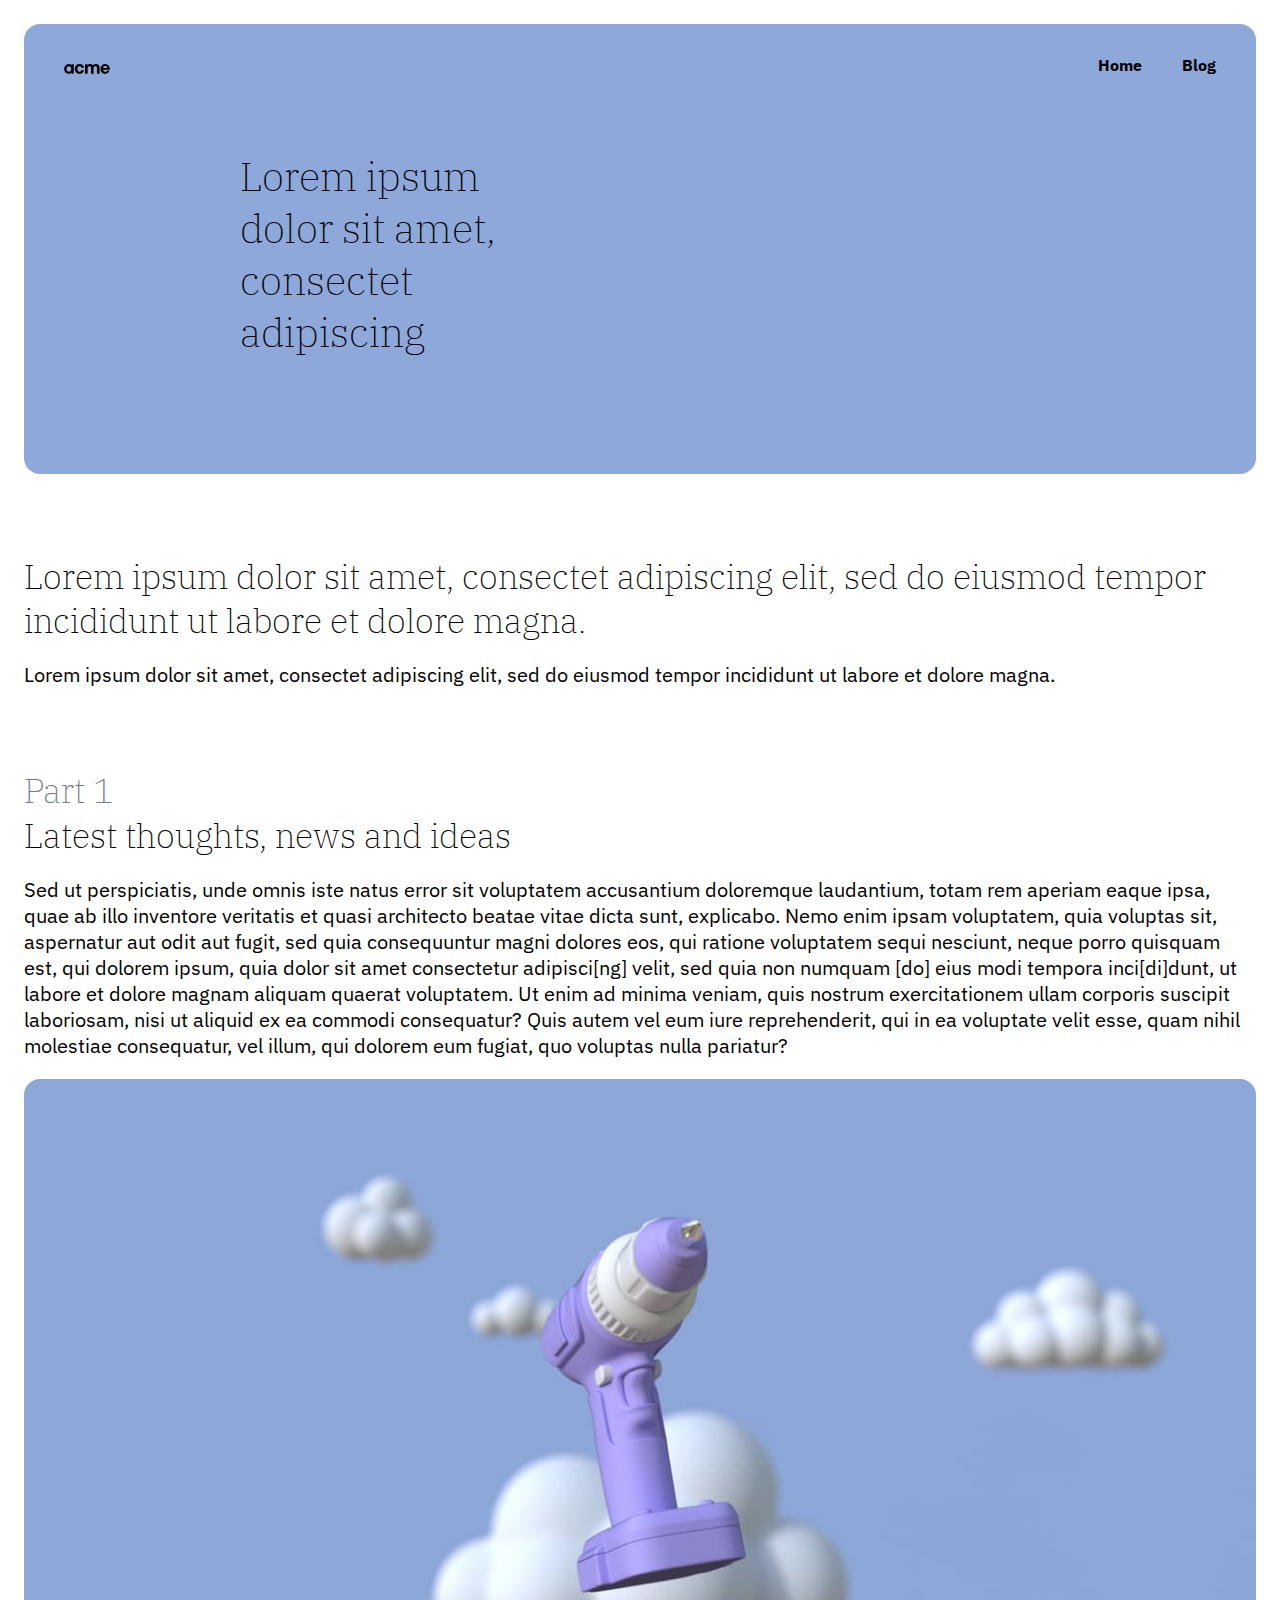
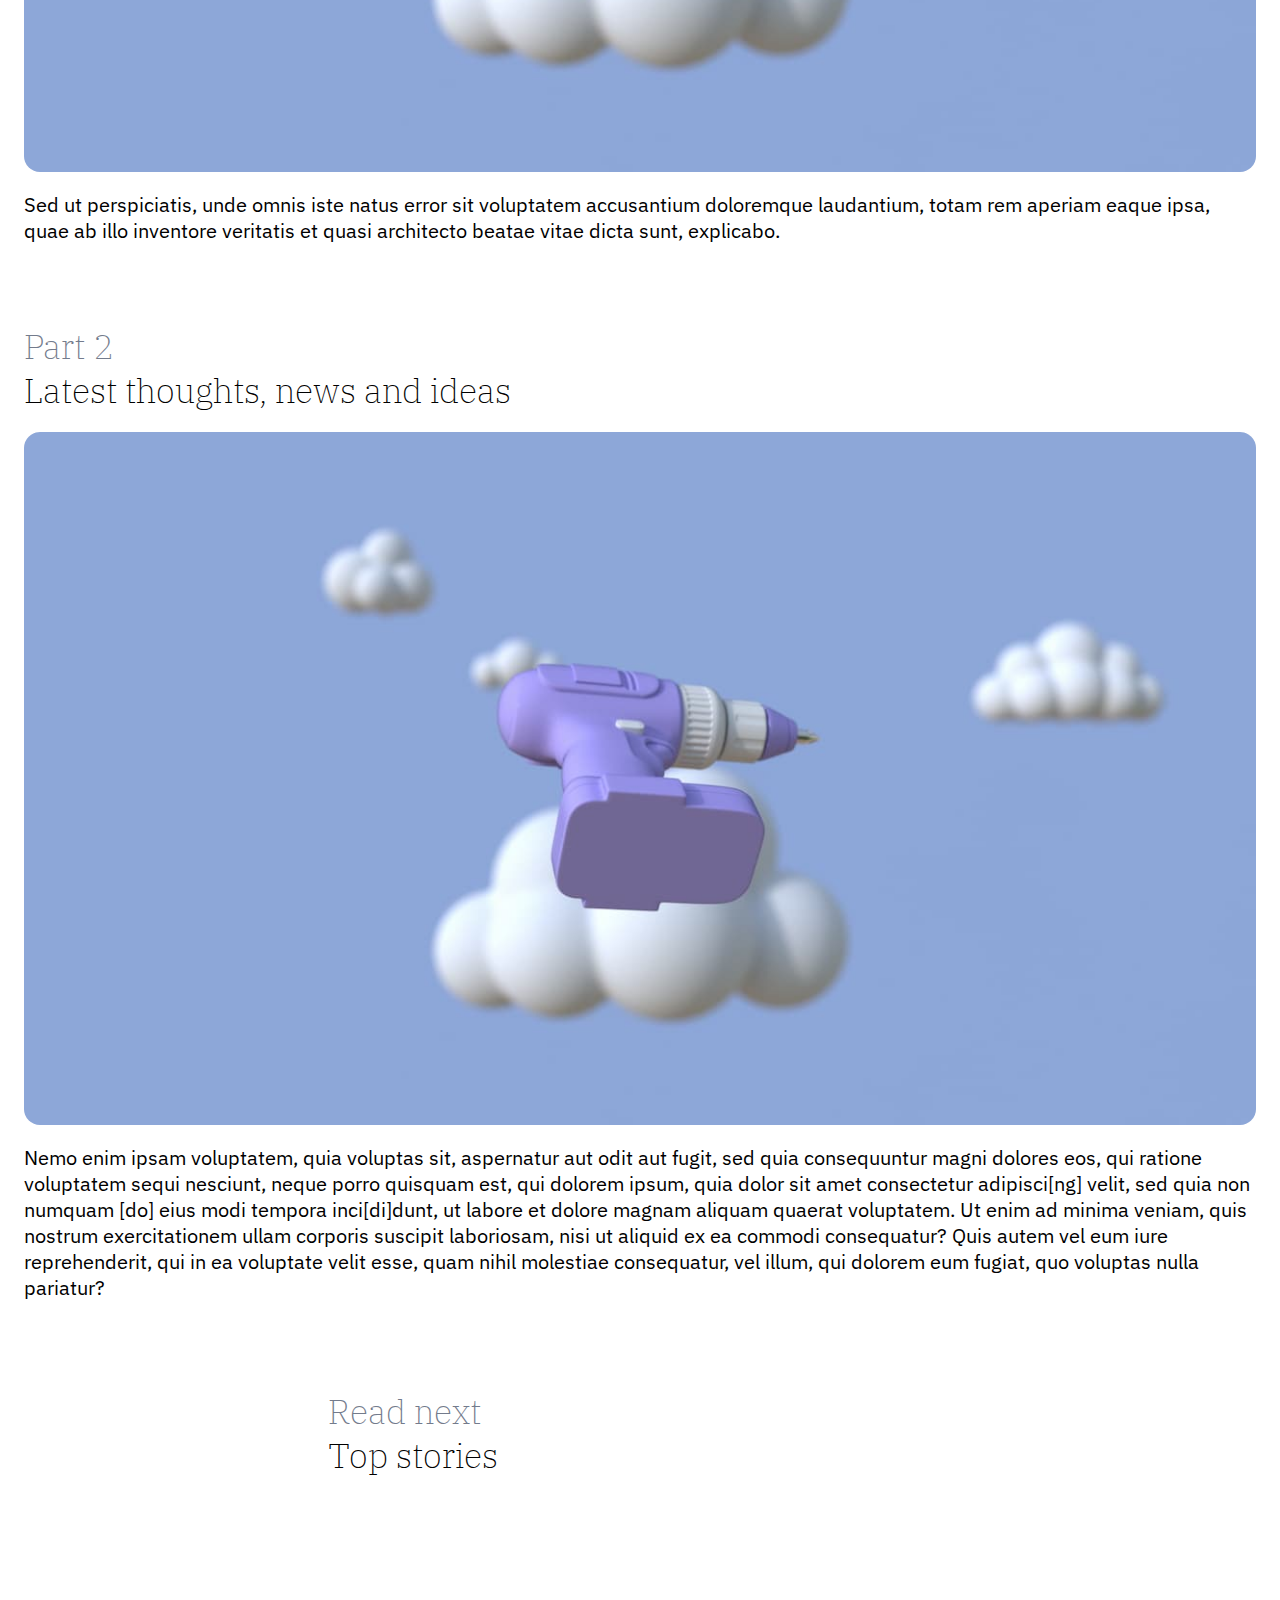
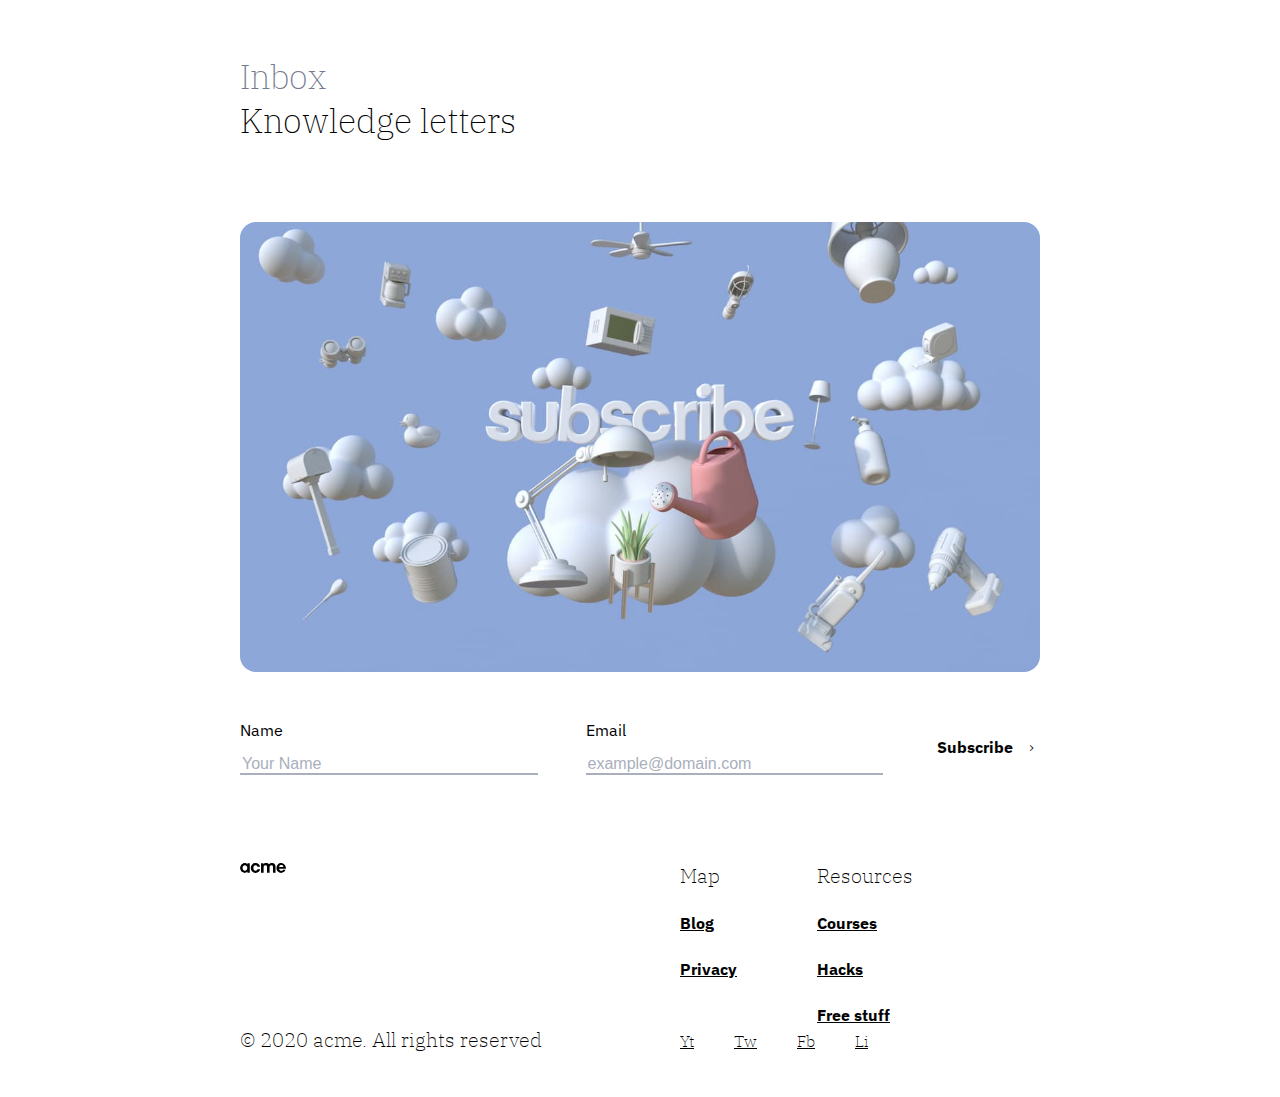
==== article.html @ f191fca1 "adds article page" ====
<!DOCTYPE html>
<html lang="en">

<head>
    <meta charset="UTF-8">
    <meta name="viewport" content="width=device-width, initial-scale=1.0">
    <title>acme website co.</title>
    <link
        href="https://fonts.googleapis.com/css2?family=IBM+Plex+Sans:wght@300;400;600&family=IBM+Plex+Serif:wght@200&display=swap"
        rel="stylesheet">
    <link rel="stylesheet" href="style.css">
</head>

<body class="page-article">
    <header class="primary-header">
        <div class="primary-header__inner">
            <a href="index.html" aria-label="acme home page"><img src="img/logo.svg" alt="" class="logo"></a>
            <nav class="primary-nav">
                <ul class="primary-nav__list">
                    <li><a href="index.html">Home</a></li>
                    <li><a href="blog.html">Blog</a></li>
                </ul>
            </nav>
        </div>
        <div class="container">
            <h1 class="page-title">Lorem ipsum dolor sit amet, consectet adipiscing</h1>
        </div>
    </header>

    <article class="xl-space article-full flow-content">
        <header class="flow-content">
            <h2 class="section-subtitle">Lorem ipsum dolor sit amet, consectet adipiscing elit, sed do eiusmod tempor
                incididunt
                ut labore et dolore
                magna.</h2>
            <p>Lorem ipsum dolor sit amet, consectet adipiscing elit, sed do eiusmod tempor incididunt ut labore et
                dolore
                magna.</p>
        </header>
        <div>
            <h3 class="section-title xl-space">Part 1</h3>
            <p class="section-subtitle">Latest thoughts, news and ideas</p>
        </div>
        <p>Sed ut perspiciatis, unde omnis iste natus error sit voluptatem accusantium doloremque laudantium, totam rem
            aperiam eaque ipsa, quae ab illo inventore veritatis et quasi architecto beatae vitae dicta sunt, explicabo.
            Nemo enim ipsam voluptatem, quia voluptas sit, aspernatur aut odit aut fugit, sed quia consequuntur magni
            dolores eos, qui ratione voluptatem sequi nesciunt, neque porro quisquam est, qui dolorem ipsum, quia dolor
            sit
            amet consectetur adipisci[ng] velit, sed quia non numquam [do] eius modi tempora inci[di]dunt, ut labore et
            dolore magnam aliquam quaerat voluptatem. Ut enim ad minima veniam, quis nostrum exercitationem ullam
            corporis
            suscipit laboriosam, nisi ut aliquid ex ea commodi consequatur? Quis autem vel eum iure reprehenderit, qui
            in ea
            voluptate velit esse, quam nihil molestiae consequatur, vel illum, qui dolorem eum fugiat, quo voluptas
            nulla
            pariatur?</p>
        <img src="img/article-1.jpg" alt="">
        <p>Sed ut perspiciatis, unde omnis iste natus error sit voluptatem accusantium doloremque laudantium, totam rem
            aperiam eaque ipsa, quae ab illo inventore veritatis et quasi architecto beatae vitae dicta sunt, explicabo.
        </p>

        <div>
            <h3 class="section-title xl-space">Part 2</h3>
            <p class="section-subtitle">Latest thoughts, news and ideas</p>
        </div>
        <img src="img/article-2.jpg" alt="">
        <p>Nemo enim ipsam voluptatem, quia voluptas sit, aspernatur aut odit aut fugit, sed quia consequuntur magni
            dolores eos, qui ratione voluptatem sequi nesciunt, neque porro quisquam est, qui dolorem ipsum, quia dolor
            sit
            amet consectetur adipisci[ng] velit, sed quia non numquam [do] eius modi tempora inci[di]dunt, ut labore et
            dolore magnam aliquam quaerat voluptatem. Ut enim ad minima veniam, quis nostrum exercitationem ullam
            corporis
            suscipit laboriosam, nisi ut aliquid ex ea commodi consequatur? Quis autem vel eum iure reprehenderit, qui
            in ea
            voluptate velit esse, quam nihil molestiae consequatur, vel illum, qui dolorem eum fugiat, quo voluptas
            nulla
            pariatur?</p>
    </article>
    <section class="container">
        <header>
            <h2 class="section-title">Read next</h2>
            <p class="section-subtitle">Top stories</p>
        </header>
        <div class="split">

        </div>
        <div class="split">

        </div>
    </section>

    <section class="call-to-action">
        <div class="container">
            <header>
                <h2 class="section-title">Inbox</h2>
                <p class="section-subtitle">Knowledge letters</p>
            </header>
            <img class="xl-space" src="img/newsletter.jpg" alt="floating items">

            <form action="" method="post" class="newsletter">
                <div>
                    <label for="name">Name</label>
                    <input placeholder="Your Name" type="text" id="name" name="name">
                </div>
                <div>
                    <label for="email">Email</label>
                    <input placeholder="example@domain.com" type="email" name="email" id="email">
                </div>
                <button class="btn" type="submit">Subscribe</button>
            </form>
        </div>
    </section>

    <footer class="primary-footer">
        <div class="container">
            <div class="primary-footer__inner split">
                <a href="index.html" aria-label="acme home page"><img src="img/logo.svg" alt="" class="logo"></a>

                <div class="footer-nav">
                    <dl class="flow-content">
                        <dt class="text-serif">Map</dt>
                        <dd><a href="#">Blog</a></dd>
                        <dd><a href="#">Privacy</a></dd>
                    </dl>

                    <dl class="flow-content">
                        <dt class="text-serif">Resources</dt>
                        <dd><a href="#">Courses</a></dd>
                        <dd><a href="#">Hacks</a></dd>
                        <dd><a href="#">Free stuff</a></dd>
                    </dl>
                </div>
            </div>
            <div class="split text-serif">
                <p class="copywrite">© 2020 acme. All rights reserved </p>
                <ul class="footer-social">
                    <li><a href="#">Yt</a></li>
                    <li><a href="#">Tw</a></li>
                    <li><a href="#">Fb</a></li>
                    <li><a href="#">Li</a></li>
                </ul>
            </div>
        </div>
    </footer>
</body>

</html>
---- style.css ----
:root {
  --ff-sans: "IBM Plex Sans", sans-serif;
  --ff-serif: "IBM Plex Serif", serif;

  /* small screen font-sizes */
  --fs-200: 0.75rem;
  --fs-300: 1rem;
  --fs-400: 1.25rem;
  --fs-500: 1.375rem;
  --fs-600: 1.75rem;
  --fs-900: 2.125rem;

  --fw-200: 200;
  --fw-300: 300;
  --fw-400: 400;
  --fw-700: 700;

  --clr-neutral-100: #fff;
  --clr-neutral-200: #eef1f6;
  --clr-neutral-300: #a9afbc;
  --clr-neutral-400: #737b8c;
  --clr-neutral-500: #434956;
  --clr-neutral-900: #020203;

  --clr-primary-300: #f3f7ff;
  --clr-primary-400: #8ea8da;

  --br: 1rem;
}

@media (min-width: 40em) {
  :root {
    --fs-500: 1.75rem;
    --fs-600: 2.125rem;
    --fs-900: 4.25rem;
  }
}


/* reset */

*,
*::before,
*::after {
  box-sizing: border-box;
}

body,
h1,
h2,
h3,
p,
dl,
dd,
figure {
  margin: 0;
}

ul[class],
ol[class] {
  list-style: none;
  padding: 0;
}


img {
  max-width: 100%;
  height: auto;
  display: block;
  border-radius: var(--br);
}

body {
  line-height: 1.3;
  font-family: var(--ff-sans);
  font-size: var(--fs-400);
  padding: 1.5rem;
}

.bg-primary-300 {
  background-color: var(--clr-primary-300);
  border-radius: 1rem;
  padding-left: 1rem;
  padding-right: 1rem;
}



/* typography */

h1,
h2,
h3,
.section-subtitle,
.text-serif {
  font-family: var(--ff-serif);
  font-weight: var(--fw-200);
}

a {
  font-weight: var(--fw-700);
  font-size: var(--fs-300);
  color: var(--clr-neutral-900);
}

a:hover,
a:focus {
  color: var(--clr-primary-400);
}

.text-500 {
  font-size: var(--fs-500);
}

.page-intro {
  font-size: var(--fs-600);
}

.section-title {
  font-size: var(--fs-600);
  color: var(--clr-neutral-400);
}

.section-subtitle {
  font-size: var(--fs-600);
}

.btn {
  display: inline-block;
  text-decoration: none;
  color: var(--clr-neutral-900);
  cursor: pointer;
  border: 0;
  background: none;
  font-weight: var(--fw-700);
  font-size: var(--fs-300);
  font-family: var(--ff-sans);
}

.btn::after {
  content: "\203A";
  margin-left: 1em;
  font-weight: var(--fw-300);
}

.btn:hover,
.btn:focus {
  color: var(--clr-primary-400);
}

/* general layout */


section {
  padding: 2.5rem 0;
}

@media (min-width: 40em) {
  section {
    padding: 5.5rem;
  }
}

.container {
  max-width: 50rem;
  margin: 0 auto;
}

.flow-content>*+* {
  margin-top: var(--flow-spacer, 1em);
}

.split {
  display: flex;
  flex-direction: column;
  gap: 2.5rem;
}

.split>*+* {
  margin: 4rem 0 0 0;
}

.split>* {
  flex-basis: 100%;
}

@media (min-width: 40em) {
  .split {
    flex-direction: row;
  }

  .split>*+* {
    margin: 0 0 0 2.5rem;
  }

}

.xl-space {
  margin-top: 5rem;
}


/* Components */

.primary-header {
  background-color: var(--clr-primary-400);
  min-height: 50vh;
  border-radius: var(--br);
  padding: 2em;
  display: flex;
  flex-direction: column;
  background-size: cover;
}

.primary-header .container {
  width: 100%;
  margin-top: auto;
  margin-bottom: auto;
}

.primary-header .container>* {
  max-width: 12ch;
}

.page-home .primary-header {
  background-image: url(./img/hero.jpg);
  background-position: center center;
}

.page-blog .primary-header {
  background-image: url(./img/blog.jpg);
  background-position: center center;
}

.primary-nav {
  position: fixed;
  bottom: 0.5em;
  left: 0.5em;
  right: 0.5em;
  border-radius: var(--br);
  background-color: var(--clr-neutral-900);
}

.primary-nav ul {
  display: flex;
  margin: 0;
  padding: 0.8em 0;
  justify-content: space-around;
}

.primary-nav li {
  line-height: 0;
}

.primary-nav a {
  color: var(--clr-neutral-200);
  text-decoration: none;
}

@media (min-width: 40em) {
  .primary-nav {
    position: static;
    background: transparent;
  }

  .primary-nav a {
    color: inherit;
  }

  .primary-header__inner {
    display: flex;
    justify-content: space-between;
  }

  .primary-nav ul {
    padding: 0;
  }

  .primary-nav li {
    margin-left: 2em;
  }
}

.secondary-navigation {
  display: flex;
  margin: 2rem 0;
  align-items: center;
}

.secondary-navigation>a:last-child {
  margin-left: auto;
}

.categories {
  display: flex;
  margin: 0;
  gap: 1rem;
}

.categories button {
  cursor: pointer;
  font-size: var(--fs-200);
  text-transform: uppercase;
  background: transparent;
  border: 0;
}

.article-preview h3 {
  font-size: var(--fs-500);
}

.article-preview img {
  object-fit: cover;
  height: 12.5rem;
  width: 100%;
}

.article-preview .info {
  display: flex;
  font-weight: var(--fw-400);
  font-size: var(--fs-200);
  color: var(--clr-neutral-400);
}

.article-preview .info>*:first-child {
  margin-right: 2rem;
}


.call-to-action form {
  display: flex;
  flex-direction: column;
  gap: 3rem;
  margin-top: 3rem;
}

@media (min-width: 40em) {
  .call-to-action form {
    flex-direction: row;
  }

  .call-to-action button {
    margin-right: unset;
  }
}

.call-to-action form>div {
  flex-grow: 1;
  flex-basis: 100%;
  flex-shrink: 1;
}

.call-to-action input {
  width: 100%;
  border: 0;
  border-bottom: 2px solid var(--clr-neutral-300);
}

.call-to-action button {
  margin-right: auto;
}

.call-to-action input:focus {
  border-color: var(--clr-primary-400);
  border-width: 4px;
}

.call-to-action input::placeholder {
  color: var(--clr-neutral-300);
  opacity: 1;
  font-size: var(--fs-300);

}

.call-to-action label {
  display: block;
  font-size: var(--fs-300);
  font-weight: var(--fw-400);
  margin-bottom: 0.5em;
}

.primary-footer_inner {
  --border: 2px solid var(--clr-neutral-200);
  border-top: var(--border);
  border-bottom: var(--border);
  padding: 3em 0;
  margin: 2em 0;
}

footer {
  padding-bottom: 1em;
}

.footer-nav {
  display: flex;
}

.footer-nav>*:first-child {
  margin-right: 4em;
}

.footer-social {
  display: flex;
  gap: 2em;
}

.footer-social a {
  font-weight: var(--fw-200);
}

/* homepage styles */

.intro {
  --flow-spacer: 2em
}

/* blog page styles */

.article-grid {
  display: grid;
  grid-template-columns: repeat(6, 1fr);
  gap: 3em 2em;
}

.article-grid>* {
  grid-column: 1 / -1;
}

@media (min-width: 30em) {
  .article-grid>*:not(:first-child) {
    grid-column: span 3;
  }
}

@media (min-width: 40em) {
  .article-grid article:first-child {
    grid-column: 1 / -1;
  }

  .article-grid>.article-preview:first-child {
    display: grid;
    grid-template-columns: 1fr 1fr;
    grid-template-rows: 1fr min-content 1fr;
    gap: 1em;
  }

  .article-grid>.article-preview:first-child img {
    grid-row: span 3;
    height: 17.5rem;
  }

  .article-grid>.article-preview:first-child h3 {
    margin-top: auto;
  }

  .article-grid>*:nth-child(2),
  .article-grid>*:nth-child(3) {
    grid-column: span 3;
  }

  .article-grid>*:nth-child(4),
  .article-grid>*:nth-child(5),
  .article-grid>*:nth-child(6) {
    grid-column: span 2;
  }

  .article-grid>*:nth-child(7),
  .article-grid>*:nth-child(8) {
    grid-column: span 3;
  }
}
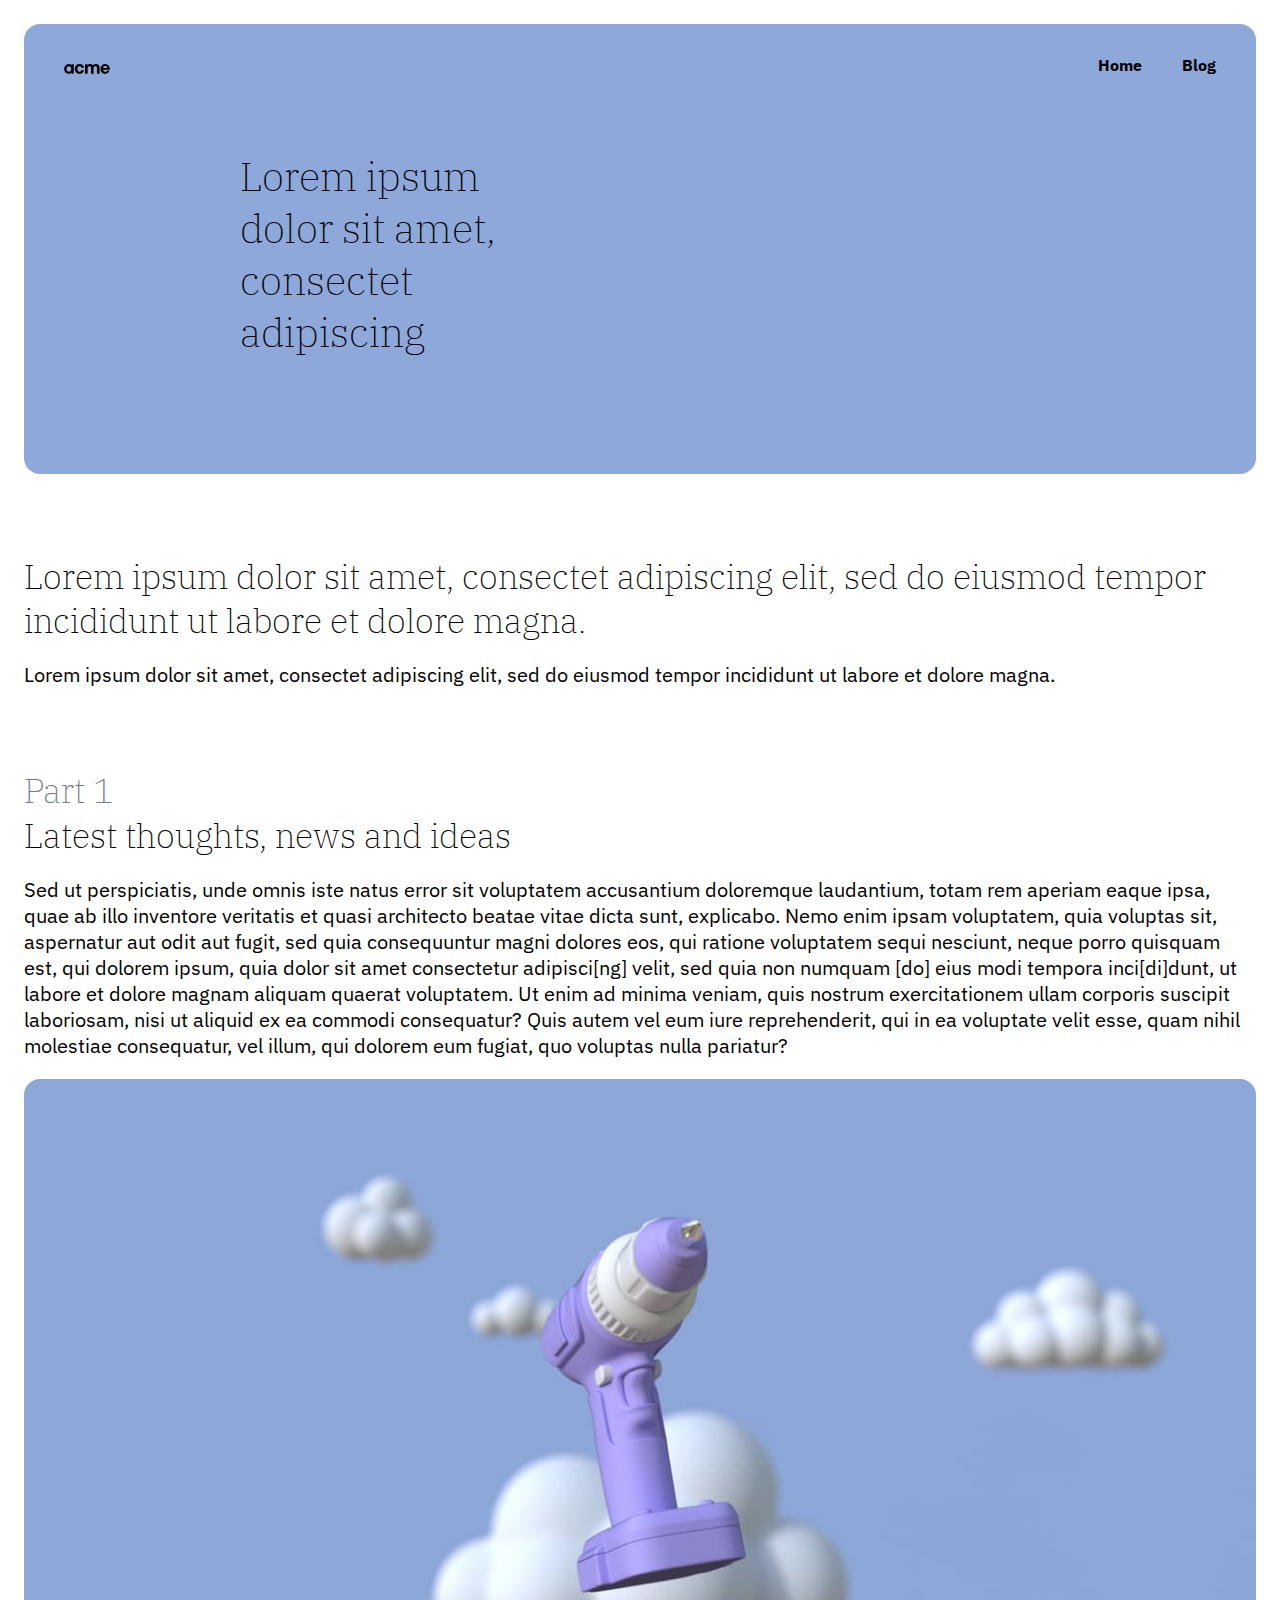
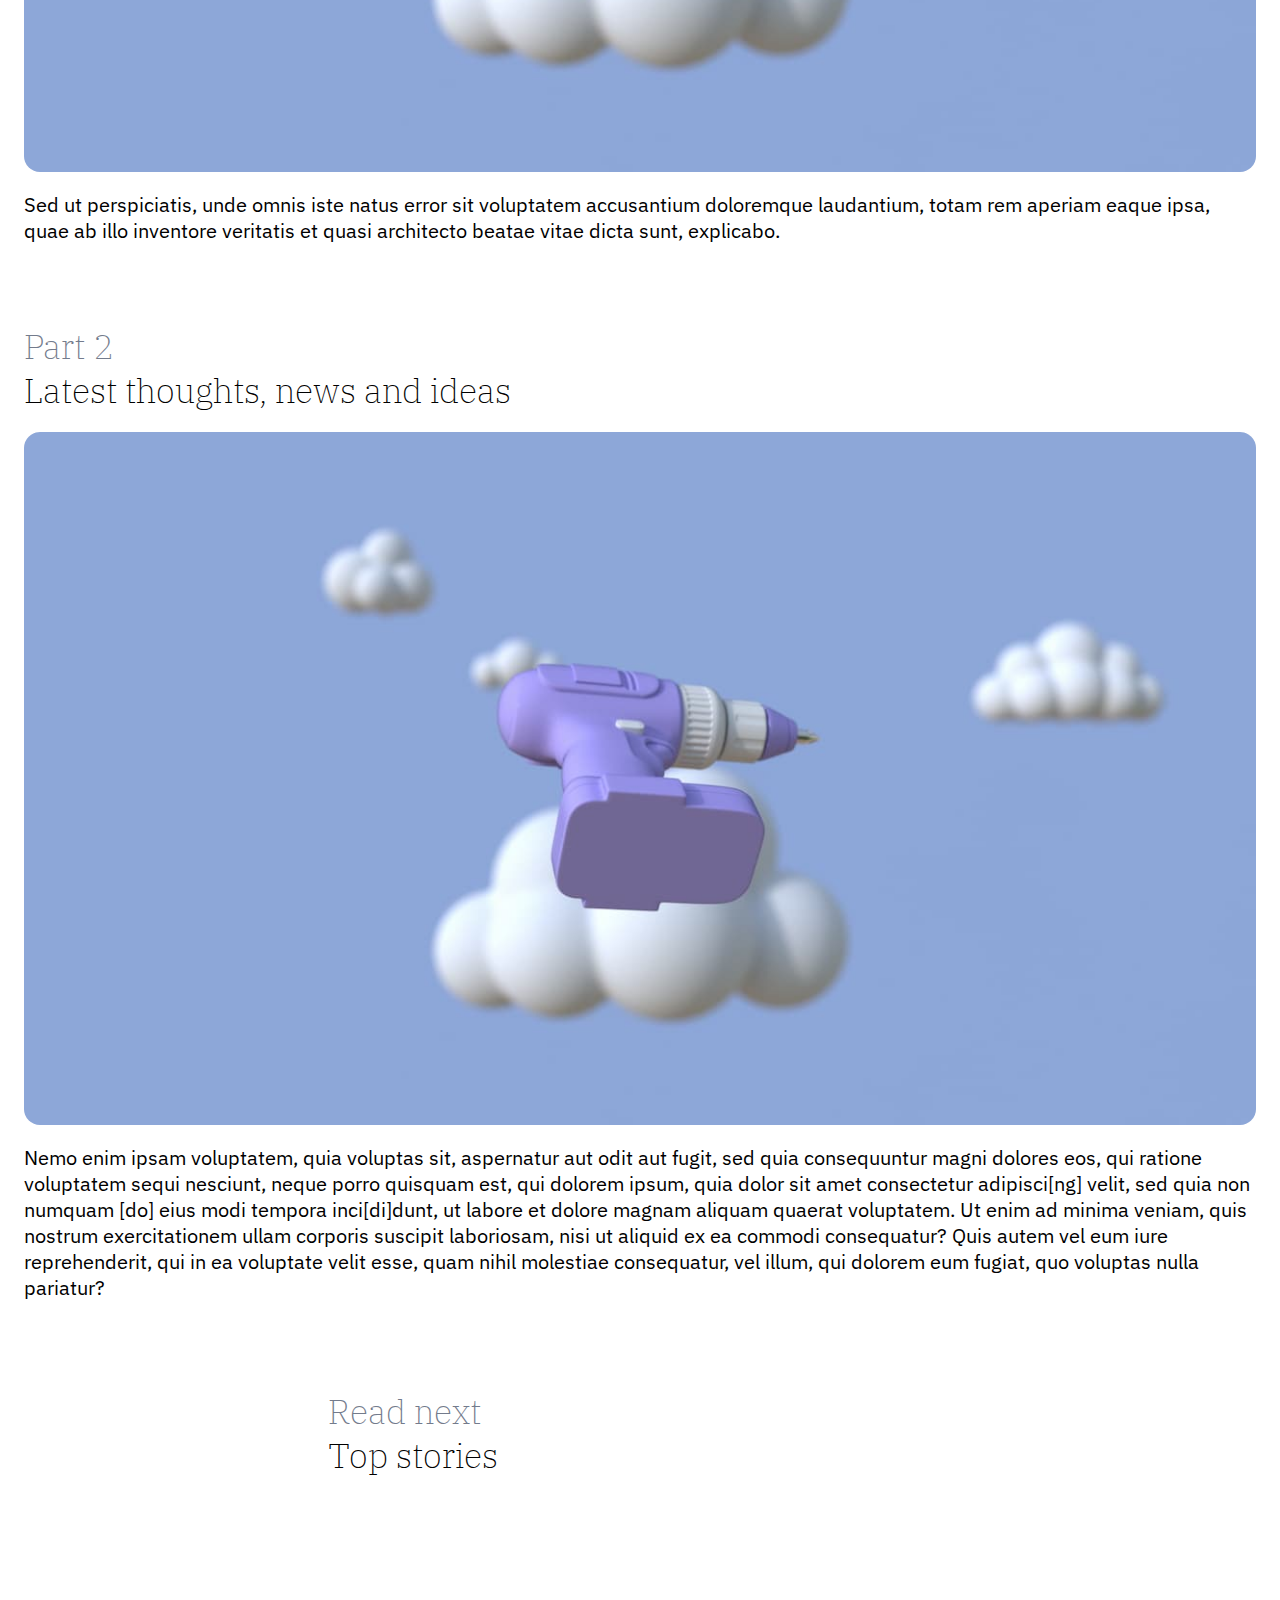
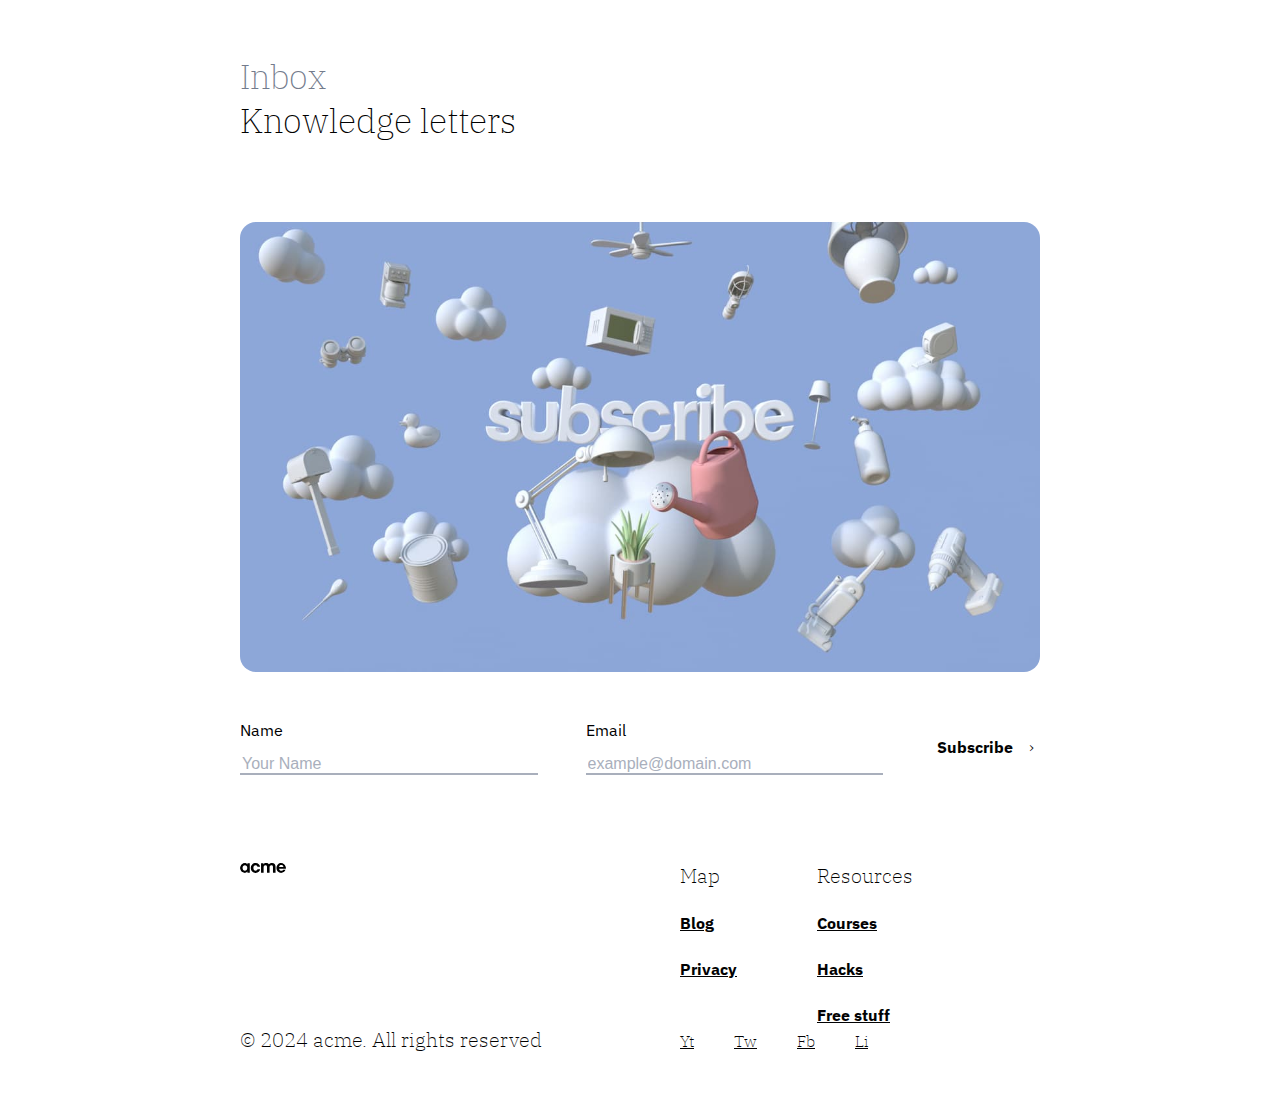
==== commit 687f49b1: "styles" ====
--- a/article.html
+++ b/article.html
@@ -4,11 +4,11 @@
 <head>
     <meta charset="UTF-8">
     <meta name="viewport" content="width=device-width, initial-scale=1.0">
+    <link
+    href="https://fonts.googleapis.com/css2?family=IBM+Plex+Sans:wght@300;400;600&family=IBM+Plex+Serif:wght@200&display=swap"
+    rel="stylesheet">
+    <link rel="stylesheet" href="style.css">
     <title>acme website co.</title>
-    <link
-        href="https://fonts.googleapis.com/css2?family=IBM+Plex+Sans:wght@300;400;600&family=IBM+Plex+Serif:wght@200&display=swap"
-        rel="stylesheet">
-    <link rel="stylesheet" href="style.css">
 </head>
 
 <body class="page-article">
@@ -132,7 +132,7 @@
                 </div>
             </div>
             <div class="split text-serif">
-                <p class="copywrite">© 2020 acme. All rights reserved </p>
+                <p class="copywrite">© 2024 acme. All rights reserved </p>
                 <ul class="footer-social">
                     <li><a href="#">Yt</a></li>
                     <li><a href="#">Tw</a></li>
--- a/style.css
+++ b/style.css
@@ -441,7 +441,7 @@
     display: grid;
     grid-template-columns: 1fr 1fr;
     grid-template-rows: 1fr min-content 1fr;
-    gap: 1em;
+    gap: 1em 2em;
   }
 
   .article-grid>.article-preview:first-child img {
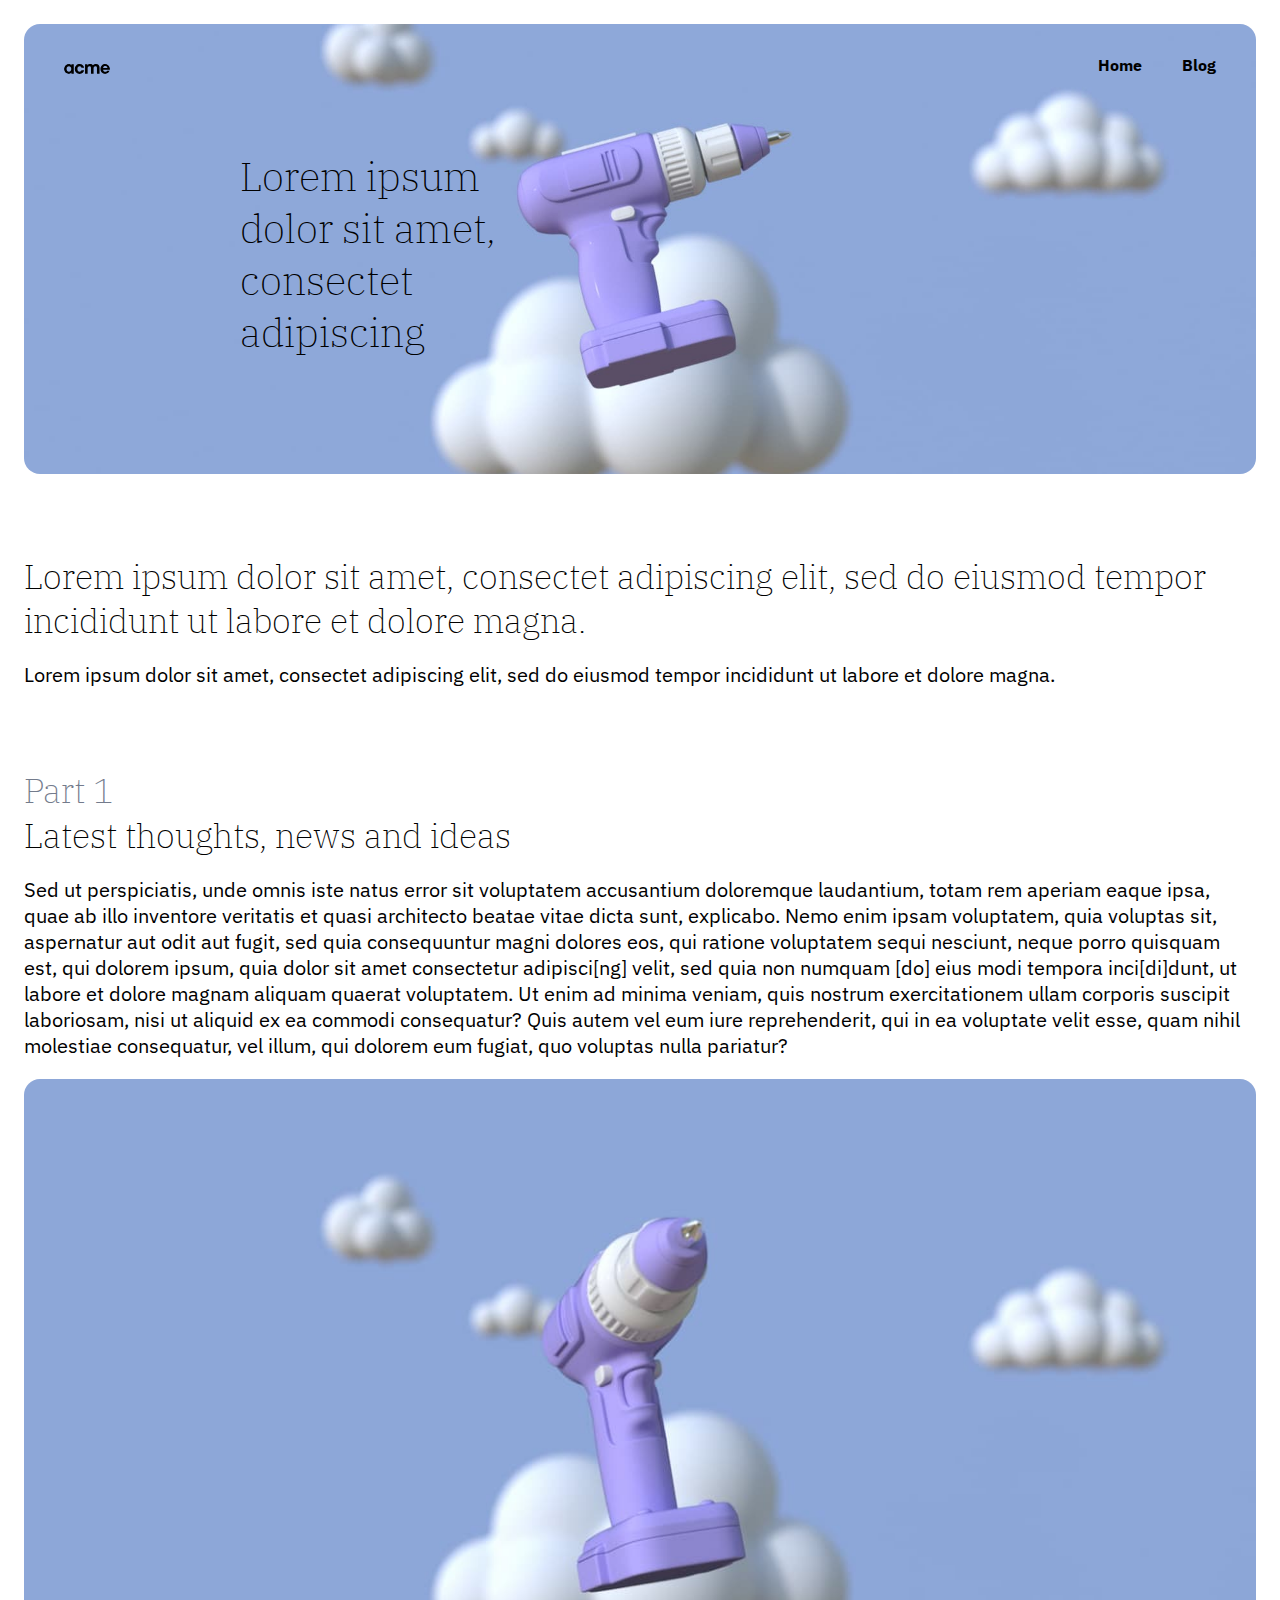
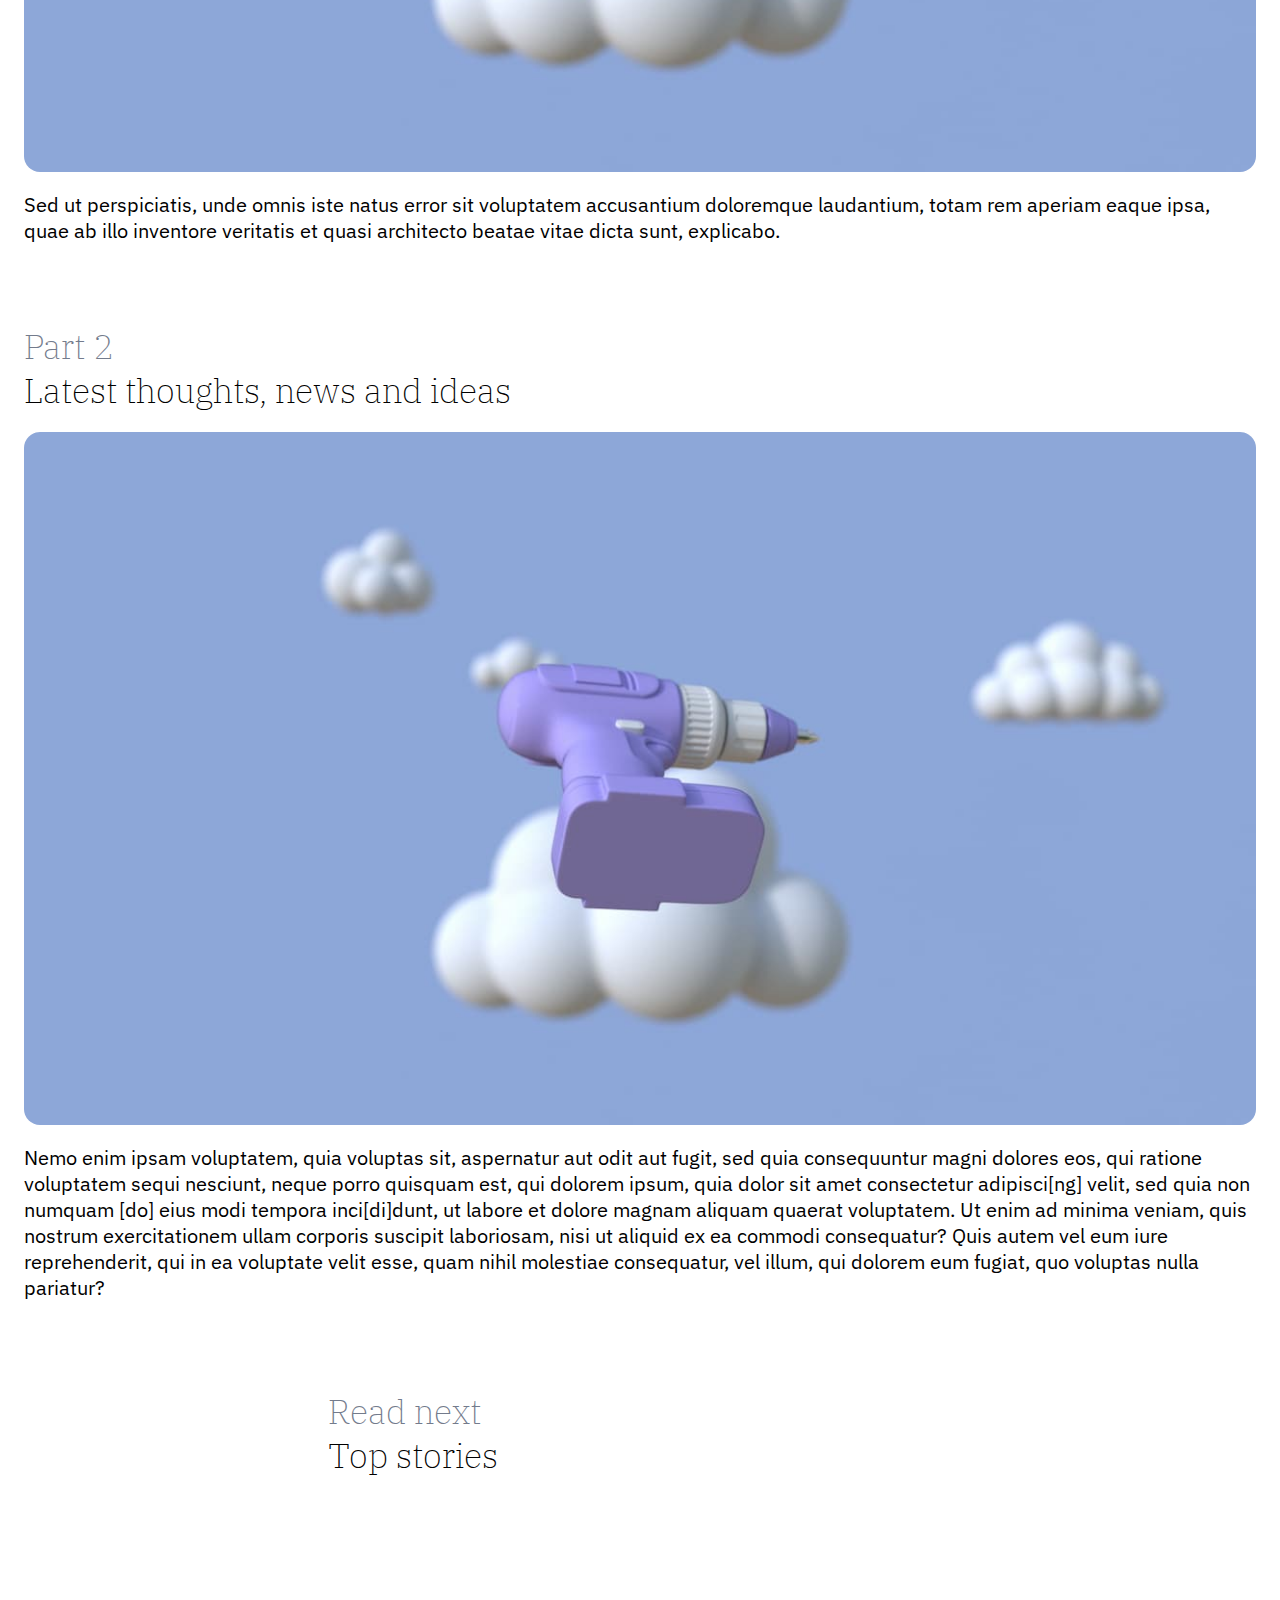
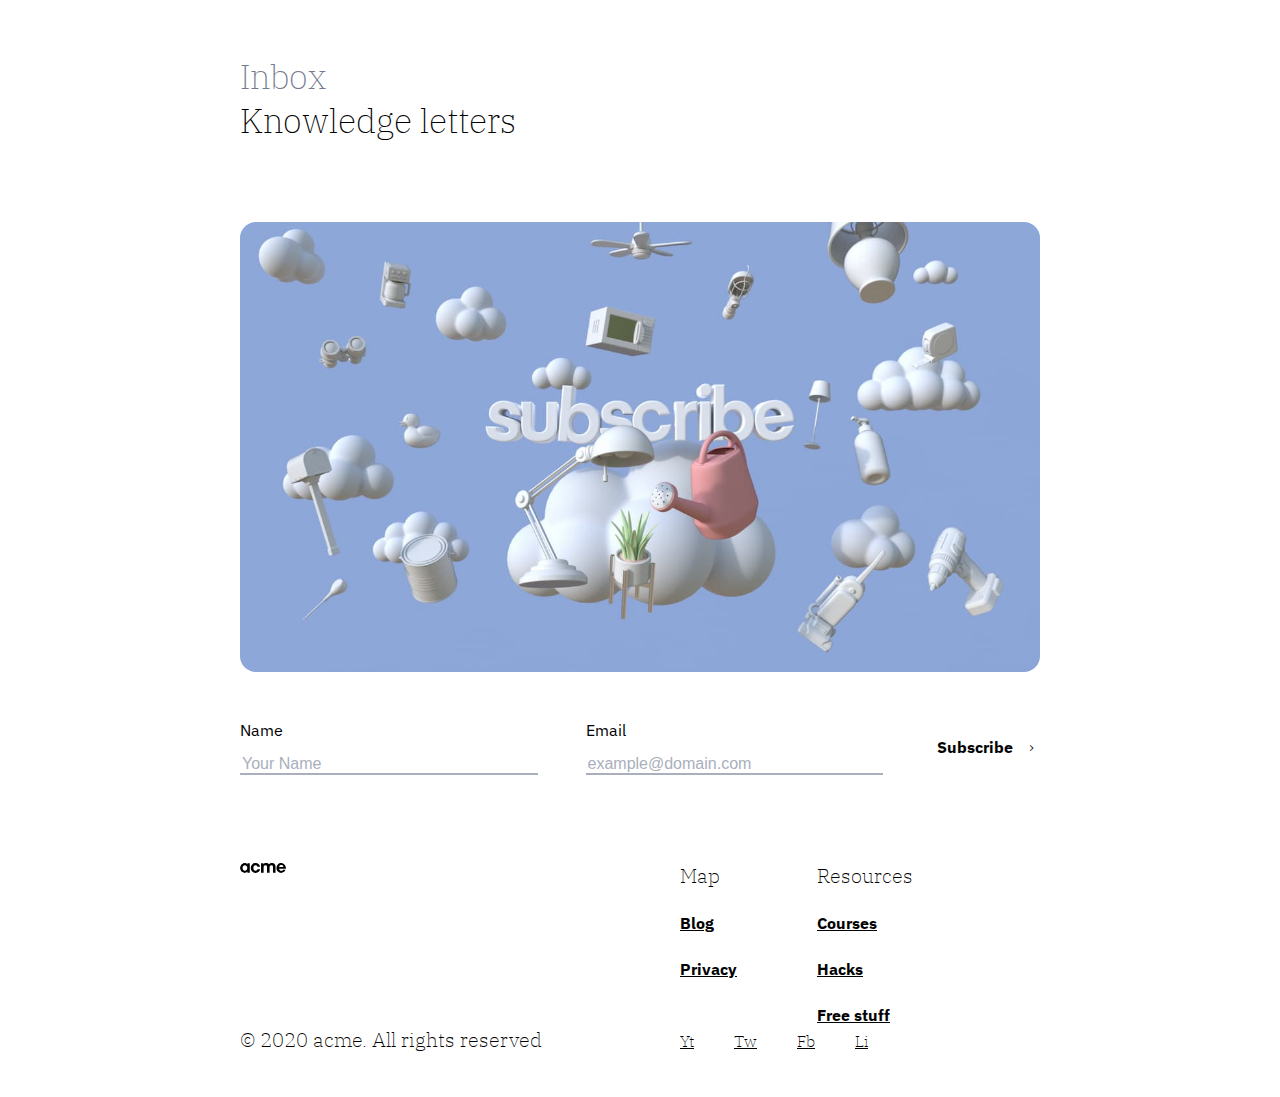
==== commit 41c59371: "styles" ====
--- a/article.html
+++ b/article.html
@@ -81,12 +81,8 @@
             <h2 class="section-title">Read next</h2>
             <p class="section-subtitle">Top stories</p>
         </header>
-        <div class="split">
-
-        </div>
-        <div class="split">
-
-        </div>
+        <div class="split"></div>
+        <div class="split"></div>
     </section>
 
     <section class="call-to-action">
@@ -132,7 +128,7 @@
                 </div>
             </div>
             <div class="split text-serif">
-                <p class="copywrite">© 2024 acme. All rights reserved </p>
+                <p class="copywrite">© 2020 acme. All rights reserved </p>
                 <ul class="footer-social">
                     <li><a href="#">Yt</a></li>
                     <li><a href="#">Tw</a></li>
--- a/style.css
+++ b/style.css
@@ -229,7 +229,28 @@
 
 .page-blog .primary-header {
   background-image: url(./img/blog.jpg);
-  background-position: center center;
+  background-position: left center;
+}
+
+.page-article .primary-header {
+  background-image: url(./img/article.jpg);
+  background-position: left center;
+  z-index: 0;
+  position: relative;
+  overflow: hidden;
+}
+
+.page-article .primary-header::after {
+  content: "";
+  position: absolute;
+  top: 0;
+  bottom: 0;
+  left: 0;
+  right: 25%;
+  background: linear-gradient(90deg,
+      rgba(255, 255, 255, 0.45),
+      rgba(255, 255, 255, 0s));
+  z-index: -1;
 }
 
 .primary-nav {
